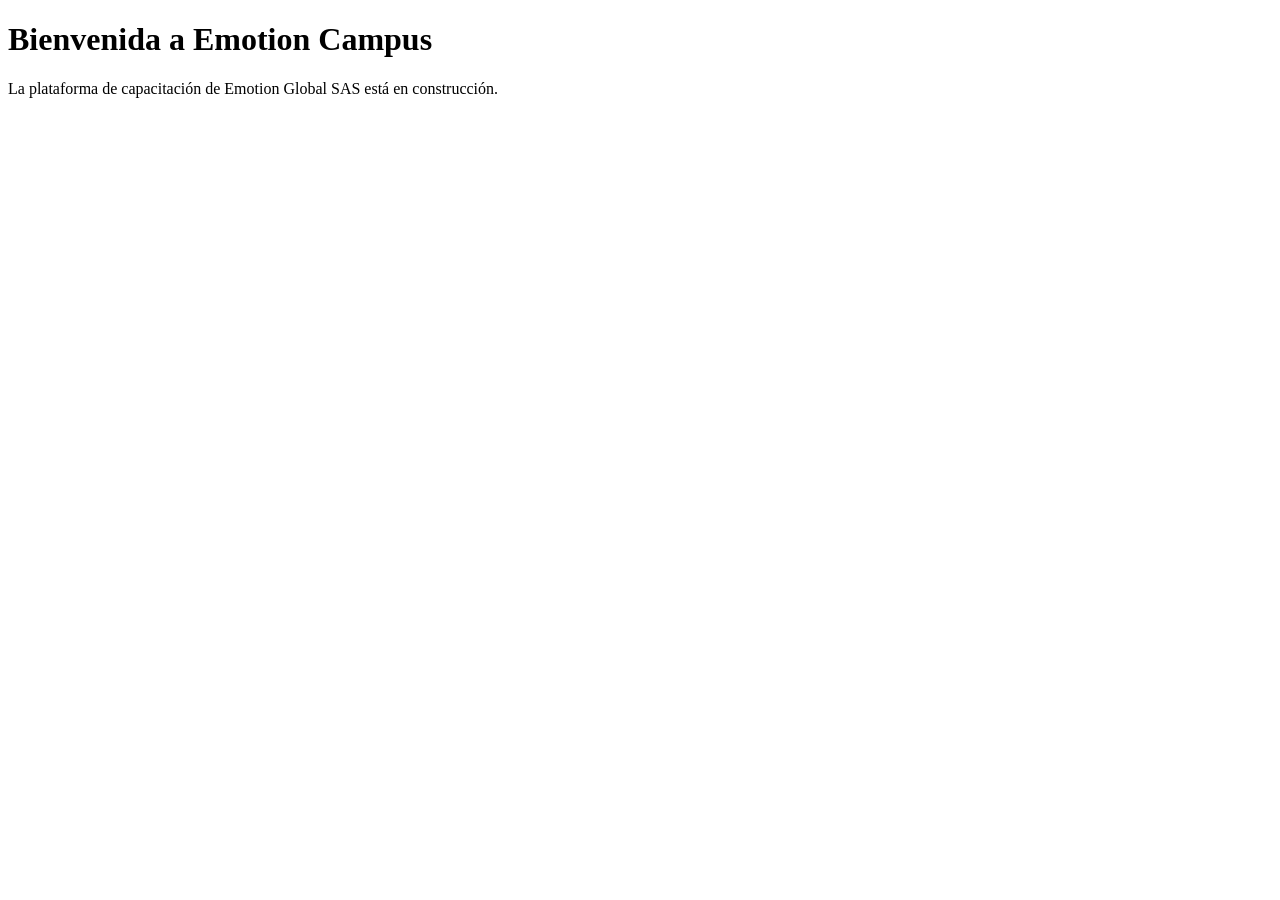
==== index.html @ dba064f3 "Create index.html" ====
<!DOCTYPE html>
<html lang="es">
<head>
    <meta charset="UTF-8">
    <meta name="viewport" content="width=device-width, initial-scale=1.0">
    <title>Emotion Campus</title>
</head>
<body>

    <h1>Bienvenida a Emotion Campus</h1>

    <p>La plataforma de capacitación de Emotion Global SAS está en construcción.</p>

</body>
</html>
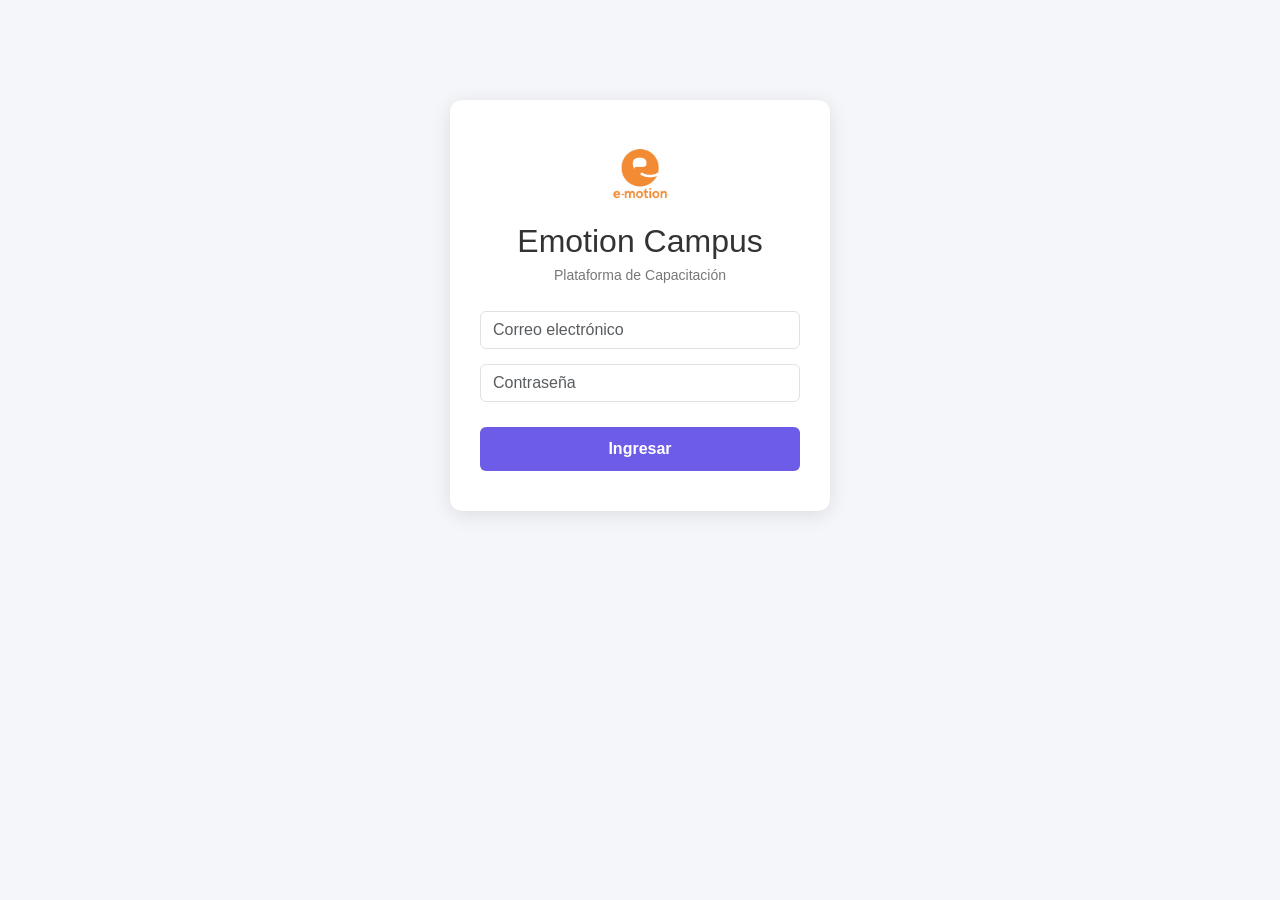
==== commit 786a6d50: "Primera versión hasta primer quiz primera versión hasta quiz" ====
--- a/index.html
+++ b/index.html
@@ -4,12 +4,18 @@
     <meta charset="UTF-8">
     <meta name="viewport" content="width=device-width, initial-scale=1.0">
     <title>Emotion Campus</title>
+    <link href="https://cdn.jsdelivr.net/npm/bootstrap@5.3.7/dist/css/bootstrap.min.css" rel="stylesheet">
+    <link rel="stylesheet" href="./css/style.css">
 </head>
 <body>
-
-    <h1>Bienvenida a Emotion Campus</h1>
-
-    <p>La plataforma de capacitación de Emotion Global SAS está en construcción.</p>
-
+<div class="login-card">
+    <img src="assets/images/images/logo-emotion.jpeg" class="logo">
+    <h2>Emotion Campus</h2>
+    <p>Plataforma de Capacitación</p>
+    <input type="email" class="form-control" placeholder="Correo electrónico">
+    <input type="password" class="form-control" placeholder="Contraseña">
+    <button class="btn-emotion">Ingresar</button>
+</div>
+<script src="js/app.js"></script>
 </body>
 </html>
--- a/css/style.css
+++ b/css/style.css
@@ -0,0 +1,284 @@
+* {
+    margin: 0;
+    padding: 0;
+    box-sizing: border-box;
+    font-family: 'Segoe UI', Arial, sans-serif;
+}
+
+body {
+    background-color: #f4f6f9;
+}
+
+.login-card {
+    background: white;
+    padding: 40px 30px;
+    border-radius: 12px;
+    box-shadow: 0 4px 20px rgba(0, 0, 0, 0.1);
+    width: 100%;
+    max-width: 380px;
+    text-align: center;
+    margin: 100px auto;
+}
+
+.logo {
+    width: 80px;
+    margin-bottom: 15px;
+}
+
+.login-card h2 {
+    color: #333;
+    margin-bottom: 5px;
+}
+
+.login-card p {
+    color: #777;
+    margin-bottom: 25px;
+    font-size: 14px;
+}
+
+.login-card input {
+    margin-bottom: 15px;
+}
+
+.btn-emotion {
+    width: 100%;
+    padding: 10px;
+    background-color: #6c5ce7;
+    color: white;
+    border: none;
+    border-radius: 6px;
+    font-weight: bold;
+    cursor: pointer;
+    margin-top: 10px;
+}
+
+.btn-emotion:hover {
+    background-color: #5a4bd1;
+}
+
+/* ===== DASHBOARD ===== */
+
+:root {
+    --orange: #F38B33;
+    --purple: #5D2F8A;
+    --gray-100: #F6F7FB;
+    --gray-200: #ECECEC;
+    --text: #333333;
+    --success: #34C759;
+}
+
+.dashboard-wrapper {
+    display: flex;
+    min-height: 100vh;
+    background-color: var(--gray-100);
+}
+
+.sidebar {
+    width: 240px;
+    background-color: var(--purple);
+    color: white;
+    padding: 20px 0;
+    flex-shrink: 0;
+}
+
+.sidebar-logo {
+    display: flex;
+    align-items: center;
+    gap: 10px;
+    padding: 0 20px 20px;
+    font-weight: 700;
+    font-size: 20px;
+}
+
+.sidebar-logo img {
+    width: 32px;
+}
+
+.sidebar-menu {
+    list-style: none;
+    padding: 0;
+    margin: 0;
+}
+
+.sidebar-menu li a {
+    display: block;
+    padding: 12px 20px;
+    color: white;
+    text-decoration: none;
+    opacity: 0.85;
+    font-size: 14px;
+}
+
+.sidebar-menu li a:hover,
+.sidebar-menu li a.active {
+    background-color: rgba(255, 255, 255, 0.15);
+    opacity: 1;
+}
+
+.main-content {
+    flex: 1;
+    padding: 30px;
+}
+
+.dashboard-header {
+    display: flex;
+    justify-content: space-between;
+    align-items: center;
+    margin-bottom: 25px;
+}
+
+.dashboard-header h1 {
+    font-size: 22px;
+    color: var(--text);
+}
+
+.dashboard-header p {
+    color: #888;
+    font-size: 14px;
+}
+
+.stats-grid {
+    display: grid;
+    grid-template-columns: repeat(auto-fit, minmax(200px, 1fr));
+    gap: 20px;
+    margin-bottom: 30px;
+}
+
+.stat-card {
+    background: white;
+    border-radius: 12px;
+    padding: 20px;
+    box-shadow: 0 2px 10px rgba(0,0,0,0.05);
+    display: flex;
+    align-items: center;
+    gap: 15px;
+}
+
+.stat-icon {
+    width: 48px;
+    height: 48px;
+    border-radius: 10px;
+    display: flex;
+    align-items: center;
+    justify-content: center;
+    font-size: 22px;
+    color: white;
+    background-color: var(--orange);
+}
+
+.stat-card h2 {
+    font-size: 24px;
+    color: var(--text);
+    margin: 0;
+}
+
+.stat-card p {
+    font-size: 13px;
+    color: #888;
+    margin: 0;
+}
+
+.btn-emotion-outline {
+    background: transparent;
+    border: 1px solid white;
+    color: white;
+    padding: 10px 16px;
+    border-radius: 6px;
+    cursor: pointer;
+    margin-top: 20px;
+    width: calc(100% - 40px);
+    margin-left: 20px;
+}
+
+.btn-emotion-outline:hover {
+    background: rgba(255,255,255,0.1);
+}
+
+/* ===== CURSOS/CATALOGO ===== */
+
+.courses-grid {
+    display: grid;
+    grid-template-columns: repeat(auto-fit, minmax(240px, 1fr));
+    gap: 20px;
+}
+
+.course-card {
+    background: white;
+    border-radius: 12px;
+    padding: 22px;
+    box-shadow: 0 2px 10px rgba(0,0,0,0.05);
+    transition: transform 0.15s ease;
+}
+
+.course-card:hover {
+    transform: translateY(-4px);
+}
+
+.course-icon {
+    width: 48px;
+    height: 48px;
+    border-radius: 10px;
+    display: flex;
+    align-items: center;
+    justify-content: center;
+    font-size: 22px;
+    color: white;
+    margin-bottom: 14px;
+}
+
+.course-card h3 {
+    color: var(--text);
+    font-size: 17px;
+    margin-bottom: 8px;
+}
+
+.course-card p {
+    color: #888;
+    font-size: 13px;
+    margin-bottom: 14px;
+    line-height: 1.4;
+}
+
+.course-badge {
+    display: inline-block;
+    background-color: #FDECD8;
+    color: var(--orange);
+    font-size: 11px;
+    font-weight: 700;
+    padding: 4px 10px;
+    border-radius: 20px;
+    text-transform: uppercase;
+}
+
+/* ===== DETALLE DE CURSO ===== */
+
+.back-link {
+    display: inline-block;
+    margin-bottom: 15px;
+    color: var(--purple);
+    text-decoration: none;
+    font-size: 14px;
+}
+
+.back-link:hover {
+    text-decoration: underline;
+}
+
+.course-detail-box {
+    background: white;
+    border-radius: 12px;
+    padding: 25px;
+    box-shadow: 0 2px 10px rgba(0,0,0,0.05);
+    max-width: 600px;
+}
+
+.course-detail-box h3 {
+    color: var(--text);
+    margin-bottom: 15px;
+}
+
+.course-detail-box ul {
+    padding-left: 20px;
+    color: #555;
+    line-height: 2;
+}
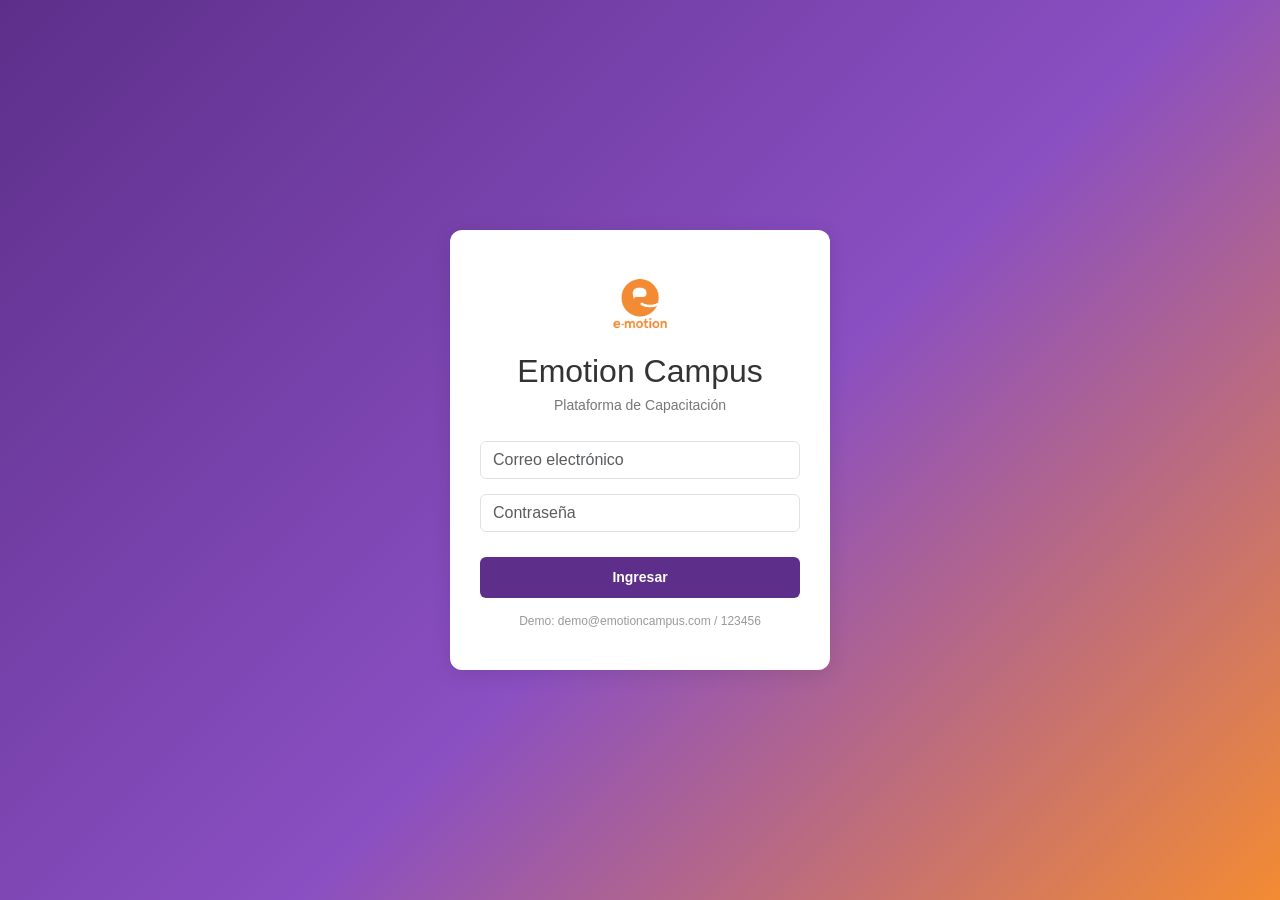
==== commit 4cad3091: "Versión 2" ====
--- a/index.html
+++ b/index.html
@@ -8,14 +8,17 @@
     <link rel="stylesheet" href="./css/style.css">
 </head>
 <body>
-<div class="login-card">
-    <img src="assets/images/images/logo-emotion.jpeg" class="logo">
-    <h2>Emotion Campus</h2>
-    <p>Plataforma de Capacitación</p>
-    <input type="email" class="form-control" placeholder="Correo electrónico">
-    <input type="password" class="form-control" placeholder="Contraseña">
-    <button class="btn-emotion">Ingresar</button>
+<div class="login-page">
+    <form class="login-card" id="formLogin">
+        <img src="assets/images/images/logo-emotion.jpeg" class="logo" alt="Emotion">
+        <h2>Emotion Campus</h2>
+        <p>Plataforma de Capacitación</p>
+        <input type="email" class="form-control" placeholder="Correo electrónico" autocomplete="username">
+        <input type="password" class="form-control" placeholder="Contraseña" autocomplete="current-password">
+        <button type="submit" class="btn-emotion">Ingresar</button>
+        <p class="login-hint">Demo: demo@emotioncampus.com / 123456</p>
+    </form>
 </div>
 <script src="js/app.js"></script>
 </body>
-</html>+</html>
--- a/css/style.css
+++ b/css/style.css
@@ -281,4 +281,128 @@
     padding-left: 20px;
     color: #555;
     line-height: 2;
-}+}
+/* ==================================================================
+   ESTILO DINÁMICO — v2
+   ================================================================== */
+
+body { color: var(--text); }
+.btn-emotion { background-color: var(--purple); transition: transform .15s, box-shadow .15s, background .15s; }
+.btn-emotion:hover { background-color: #4a2370; transform: translateY(-1px); box-shadow: 0 6px 16px rgba(93,47,138,.3); }
+.btn-emotion:disabled { background: #c9c3d3; cursor: not-allowed; transform: none; box-shadow: none; }
+.btn-emotion, .btn-secundario { font-size: 14px; display: inline-block; text-align: center; }
+.btn-secundario { padding: 10px 18px; background: white; color: var(--purple); border: 1px solid var(--purple); border-radius: 6px; font-weight: 600; cursor: pointer; transition: background .15s; }
+.btn-secundario:hover { background: #f3ecfa; }
+.btn-secundario:disabled { opacity: .4; cursor: not-allowed; }
+
+/* Login */
+.login-page { min-height: 100vh; display: flex; align-items: center; justify-content: center; background: linear-gradient(135deg, var(--purple), #8a4fc2 55%, var(--orange)); padding: 16px; }
+.login-page .login-card { margin: 0; animation: aparecer .5s ease; }
+.login-hint { font-size: 12px !important; color: #999 !important; margin: 14px 0 0 !important; }
+
+/* Sidebar */
+.sidebar { display: flex; flex-direction: column; position: sticky; top: 0; height: 100vh; }
+.sidebar-menu li a { border-left: 3px solid transparent; transition: background .15s, padding-left .15s; }
+.sidebar-menu li a:hover { padding-left: 26px; }
+.sidebar-menu li a.active { border-left-color: var(--orange); }
+.sidebar-user { margin-top: auto; padding: 0 20px; font-size: 12px; opacity: .7; word-break: break-all; }
+
+/* Animaciones */
+@keyframes aparecer { from { opacity: 0; transform: translateY(12px); } to { opacity: 1; transform: none; } }
+.main-content > * { animation: aparecer .4s ease both; }
+.courses-grid > * { animation: aparecer .4s ease both; }
+.courses-grid > *:nth-child(2) { animation-delay: .05s; }
+.courses-grid > *:nth-child(3) { animation-delay: .1s; }
+.courses-grid > *:nth-child(4) { animation-delay: .15s; }
+.courses-grid > *:nth-child(5) { animation-delay: .2s; }
+.courses-grid > *:nth-child(n+6) { animation-delay: .25s; }
+
+/* Barra de progreso */
+.barra { height: 8px; background: var(--gray-200); border-radius: 10px; overflow: hidden; }
+.barra > span { display: block; height: 100%; background: linear-gradient(90deg, var(--purple), var(--orange)); border-radius: 10px; transition: width .6s ease; }
+.barra-texto { font-size: 12px; color: #888; margin-top: 6px; }
+
+/* Bienvenida */
+.hero { background: linear-gradient(135deg, var(--purple), #8a4fc2); color: white; border-radius: 16px; padding: 28px; margin-bottom: 25px; display: flex; gap: 24px; align-items: center; flex-wrap: wrap; }
+.hero h1 { font-size: 24px; margin-bottom: 6px; }
+.hero p { opacity: .85; font-size: 14px; }
+.hero .barra { background: rgba(255,255,255,.25); margin-top: 14px; max-width: 380px; }
+.hero .barra > span { background: var(--orange); }
+.hero-circulo { width: 96px; height: 96px; border-radius: 50%; display: grid; place-items: center; font-size: 24px; font-weight: 700; flex-shrink: 0; }
+.hero-circulo span { background: var(--purple); width: 76px; height: 76px; border-radius: 50%; display: grid; place-items: center; }
+.hero > div:first-child { flex: 1; min-width: 220px; }
+.seccion-titulo { font-size: 17px; margin: 10px 0 15px; }
+
+/* Tarjetas de curso */
+.course-card { cursor: pointer; display: flex; flex-direction: column; text-decoration: none; border: 2px solid transparent; transition: transform .15s, border-color .15s, box-shadow .15s; }
+.course-card:hover { border-color: #e6dcf1; box-shadow: 0 8px 24px rgba(93,47,138,.12); }
+.course-card p { flex: 1; }
+.course-meta { display: flex; justify-content: space-between; align-items: center; margin-bottom: 12px; gap: 8px; }
+.course-duracion { font-size: 12px; color: #999; }
+.estado { font-size: 11px; font-weight: 700; padding: 4px 10px; border-radius: 20px; text-transform: uppercase; }
+.estado-pendiente { background: #FDECD8; color: #c26515; }
+.estado-en-curso { background: #EDE3F7; color: var(--purple); }
+.estado-aprobado { background: #DDF6E3; color: #1f8a3c; }
+
+/* Filtros */
+.filtros { display: flex; gap: 10px; flex-wrap: wrap; margin-bottom: 20px; }
+.filtro { border: 1px solid var(--gray-200); background: white; padding: 8px 16px; border-radius: 20px; cursor: pointer; font-size: 13px; transition: all .15s; }
+.filtro.activo, .filtro:hover { background: var(--purple); color: white; border-color: var(--purple); }
+.buscador { flex: 1; min-width: 200px; border: 1px solid var(--gray-200); border-radius: 20px; padding: 8px 16px; font-size: 13px; outline: none; }
+.buscador:focus { border-color: var(--purple); }
+
+/* Visor de lecciones */
+.curso-layout { display: grid; grid-template-columns: 260px 1fr; gap: 20px; align-items: start; }
+.lecciones-lista { background: white; border-radius: 12px; padding: 18px; box-shadow: 0 2px 10px rgba(0,0,0,.05); position: sticky; top: 20px; }
+.lecciones-lista h3 { font-size: 15px; margin-bottom: 12px; }
+.leccion-item { display: flex; gap: 10px; align-items: center; padding: 10px; border-radius: 8px; cursor: pointer; font-size: 14px; transition: background .15s; }
+.leccion-item:hover { background: var(--gray-100); }
+.leccion-item.actual { background: #EDE3F7; color: var(--purple); font-weight: 600; }
+.leccion-num { width: 26px; height: 26px; border-radius: 50%; background: var(--gray-200); display: grid; place-items: center; font-size: 12px; flex-shrink: 0; }
+.leccion-item.vista .leccion-num { background: var(--success); color: white; }
+.leccion-item.bloqueada { opacity: .5; cursor: not-allowed; }
+.leccion-panel { background: white; border-radius: 12px; padding: 30px; box-shadow: 0 2px 10px rgba(0,0,0,.05); line-height: 1.7; color: #444; }
+.leccion-panel .paso { font-size: 12px; color: var(--orange); font-weight: 700; text-transform: uppercase; }
+.leccion-panel h2 { font-size: 22px; color: var(--text); margin: 6px 0 16px; }
+.leccion-panel p { margin-bottom: 12px; }
+.leccion-panel ul { padding-left: 20px; margin-bottom: 12px; }
+.leccion-panel iframe { width: 100%; aspect-ratio: 16/9; border: 0; border-radius: 10px; margin-bottom: 16px; }
+.leccion-nav { display: flex; justify-content: space-between; gap: 10px; margin-top: 26px; padding-top: 20px; border-top: 1px solid var(--gray-200); flex-wrap: wrap; }
+.leccion-nav .btn-emotion { width: auto; margin: 0; padding: 10px 22px; }
+
+/* Evaluación paso a paso */
+.quiz-box { background: white; border-radius: 12px; padding: 30px; box-shadow: 0 2px 10px rgba(0,0,0,.05); max-width: 680px; }
+.quiz-box h2 { font-size: 19px; margin: 14px 0 20px; line-height: 1.4; }
+.opcion { display: flex; align-items: center; gap: 12px; padding: 14px 16px; border: 2px solid var(--gray-200); border-radius: 10px; margin-bottom: 10px; cursor: pointer; transition: border-color .15s, background .15s; }
+.opcion:hover { border-color: #cbb5e3; }
+.opcion.elegida { border-color: var(--purple); background: #f6f0fc; }
+.opcion .letra { width: 28px; height: 28px; border-radius: 50%; background: var(--gray-100); display: grid; place-items: center; font-weight: 700; font-size: 13px; flex-shrink: 0; }
+.opcion.elegida .letra { background: var(--purple); color: white; }
+.resultado-hero { text-align: center; padding: 10px 0 20px; }
+.resultado-hero .nota { font-size: 54px; font-weight: 800; }
+.revision { margin-top: 20px; }
+.revision-item { border-left: 4px solid var(--success); background: var(--gray-100); padding: 12px 16px; border-radius: 0 8px 8px 0; margin-bottom: 10px; font-size: 14px; }
+.revision-item.mal { border-left-color: #EF4444; }
+.revision-item small { display: block; color: #777; margin-top: 4px; }
+.acciones { display: flex; gap: 10px; justify-content: center; flex-wrap: wrap; margin-top: 20px; }
+.acciones .btn-emotion { width: auto; margin: 0; padding: 10px 22px; text-decoration: none; }
+
+/* Tabla de resultados */
+.tabla { width: 100%; background: white; border-radius: 12px; border-collapse: collapse; overflow: hidden; box-shadow: 0 2px 10px rgba(0,0,0,.05); font-size: 14px; }
+.tabla th, .tabla td { padding: 14px 16px; text-align: left; border-bottom: 1px solid var(--gray-200); }
+.tabla th { background: var(--gray-100); font-size: 12px; text-transform: uppercase; color: #777; }
+.tabla a { color: var(--purple); font-weight: 600; text-decoration: none; }
+
+/* Celular */
+@media (max-width: 800px) {
+    .dashboard-wrapper { flex-direction: column; }
+    .sidebar { width: 100%; height: auto; position: static; padding: 12px 0; }
+    .sidebar-menu { display: flex; overflow-x: auto; }
+    .sidebar-menu li a { white-space: nowrap; border-left: 0; border-bottom: 3px solid transparent; }
+    .sidebar-menu li a.active { border-bottom-color: var(--orange); }
+    .sidebar-user, .btn-emotion-outline { display: none; }
+    .main-content { padding: 18px 16px; }
+    .curso-layout { grid-template-columns: 1fr; }
+    .lecciones-lista { position: static; }
+    .tabla { display: block; overflow-x: auto; }
+}
